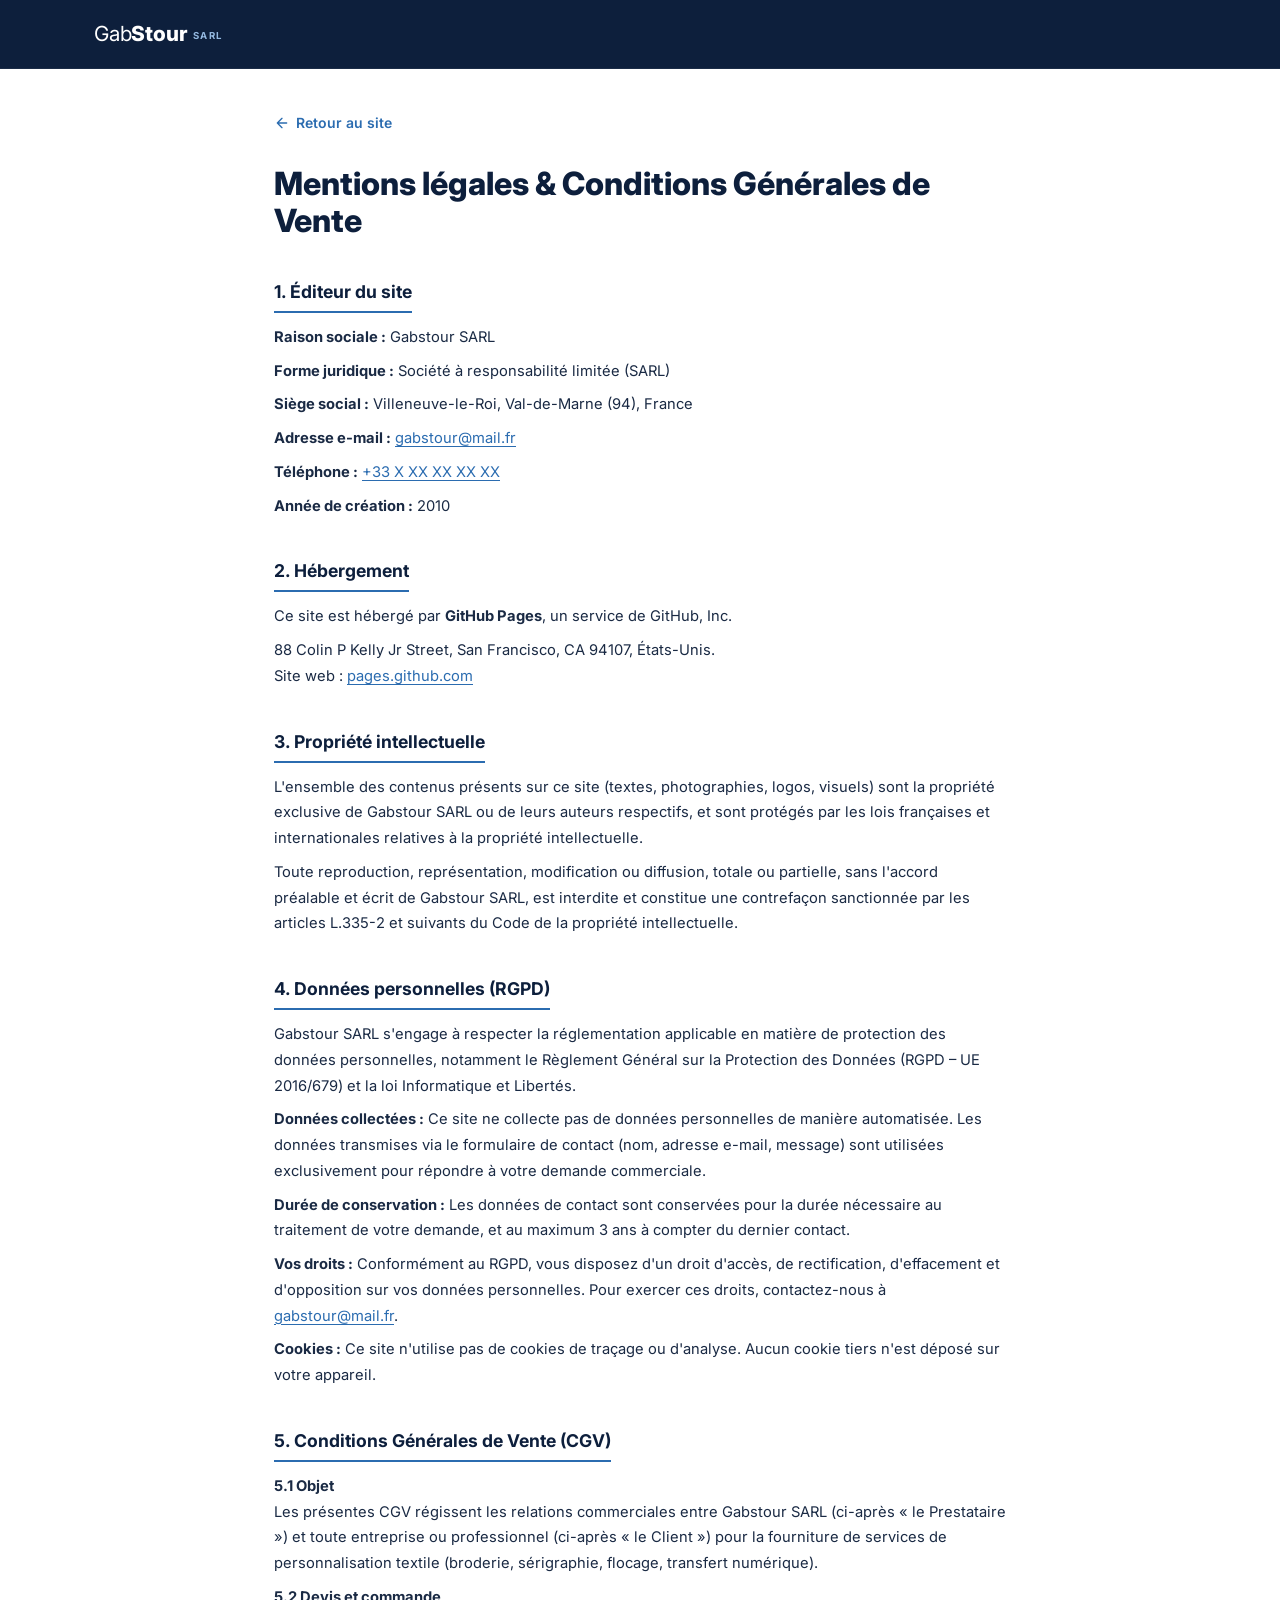
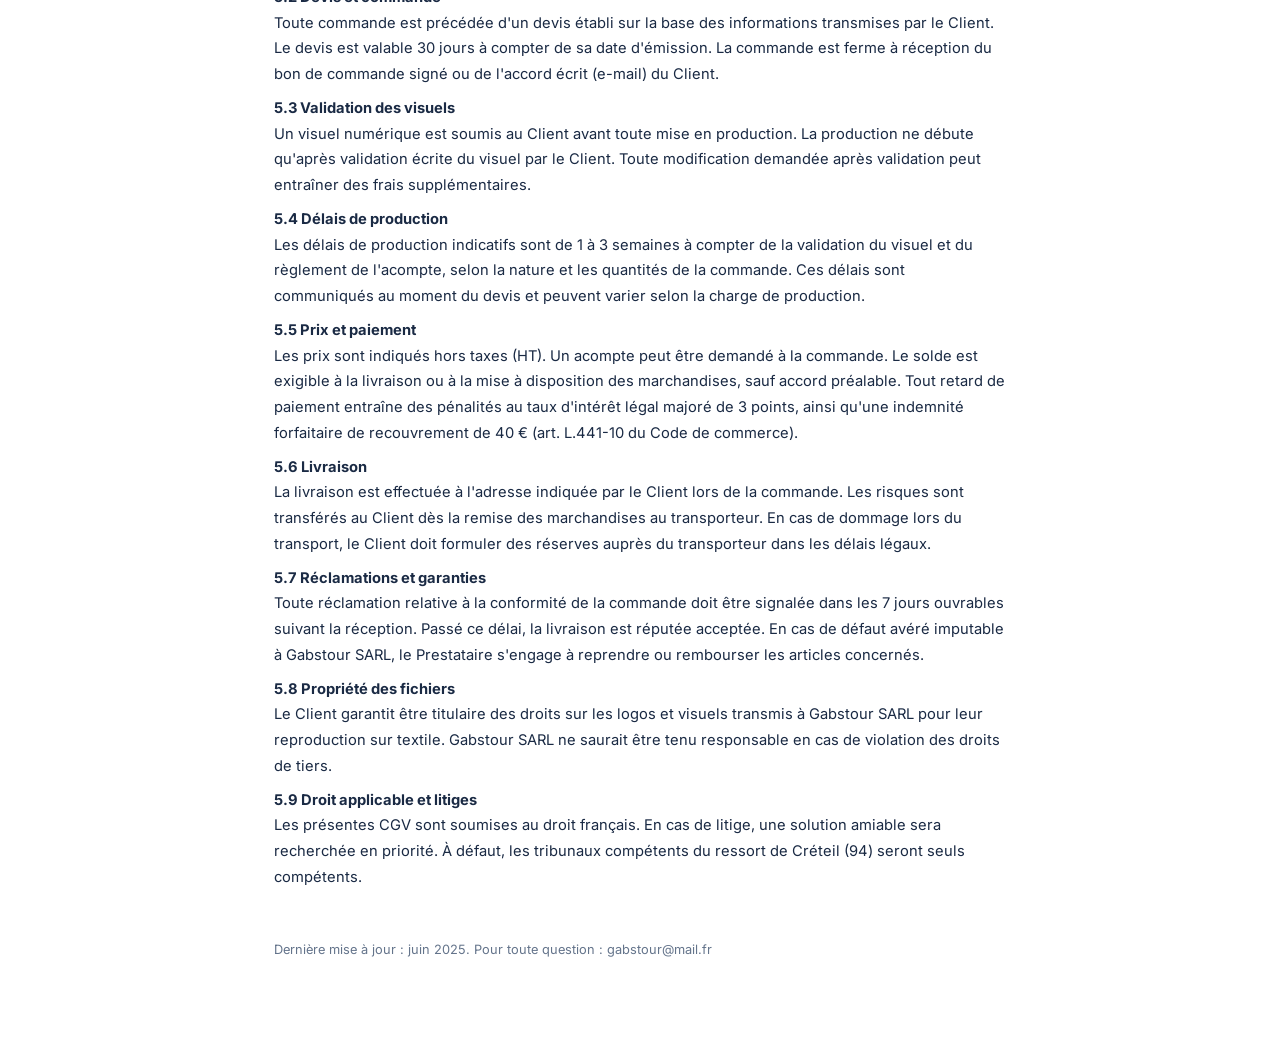
==== mentions-legales.html @ 585b38ad "Ajoute 6 nouvelles fonctionnalités : badge Google, engagements, témoignages, tél, mentions légales, " ====
<!DOCTYPE html>
<html lang="fr">
<head>
  <meta charset="UTF-8" />
  <meta name="viewport" content="width=device-width, initial-scale=1.0" />
  <meta name="robots" content="noindex" />
  <title>Mentions légales &amp; CGV – Gabstour SARL</title>
  <link rel="preconnect" href="https://fonts.googleapis.com" />
  <link rel="preconnect" href="https://fonts.gstatic.com" crossorigin />
  <link href="https://fonts.googleapis.com/css2?family=Inter:wght@300;400;500;600;700;800&display=swap" rel="stylesheet" />
  <link rel="stylesheet" href="style.css" />
  <style>
    .legal-page { max-width: 780px; margin: 0 auto; padding: 7rem 1.5rem 5rem; }
    .legal-page h1 { font-size: clamp(1.5rem, 3vw, 2rem); margin-bottom: 2.5rem; color: var(--navy); }
    .legal-section { margin-bottom: 2.5rem; }
    .legal-section h2 { font-size: 1.1rem; font-weight: 700; color: var(--navy); margin-bottom: .75rem; padding-bottom: .5rem; border-bottom: 2px solid var(--blue); display: inline-block; }
    .legal-section p, .legal-section li { font-size: .92rem; color: var(--text); line-height: 1.75; margin-bottom: .5rem; }
    .legal-section ul { padding-left: 1.25rem; }
    .legal-section a { color: var(--blue); text-decoration: underline; text-underline-offset: 3px; }
    .back-link { display: inline-flex; align-items: center; gap: .4rem; color: var(--blue); font-size: .875rem; font-weight: 600; margin-bottom: 2rem; }
    .back-link:hover { color: var(--blue-dark); }
  </style>
</head>
<body>

  <header class="navbar" id="navbar">
    <div class="container nav-inner">
      <a href="index.html" class="logo">
        <span class="logo-text">Gab<strong>Stour</strong></span><span class="logo-sarl">SARL</span>
      </a>
    </div>
  </header>

  <main class="legal-page">
    <a href="index.html" class="back-link">
      <svg viewBox="0 0 24 24" fill="none" width="16" height="16"><path d="M19 12H5M5 12l7-7M5 12l7 7" stroke="currentColor" stroke-width="2" stroke-linecap="round" stroke-linejoin="round"/></svg>
      Retour au site
    </a>

    <h1>Mentions légales &amp; Conditions Générales de Vente</h1>

    <div class="legal-section">
      <h2>1. Éditeur du site</h2>
      <p><strong>Raison sociale :</strong> Gabstour SARL</p>
      <p><strong>Forme juridique :</strong> Société à responsabilité limitée (SARL)</p>
      <p><strong>Siège social :</strong> Villeneuve-le-Roi, Val-de-Marne (94), France</p>
      <p><strong>Adresse e-mail :</strong> <a href="mailto:gabstour@mail.fr">gabstour@mail.fr</a></p>
      <p><strong>Téléphone :</strong> <a href="tel:+33XXXXXXXXX">+33 X XX XX XX XX</a></p>
      <p><strong>Année de création :</strong> 2010</p>
    </div>

    <div class="legal-section">
      <h2>2. Hébergement</h2>
      <p>Ce site est hébergé par <strong>GitHub Pages</strong>, un service de GitHub, Inc.</p>
      <p>88 Colin P Kelly Jr Street, San Francisco, CA 94107, États-Unis.<br>
      Site web : <a href="https://pages.github.com" target="_blank" rel="noopener noreferrer">pages.github.com</a></p>
    </div>

    <div class="legal-section">
      <h2>3. Propriété intellectuelle</h2>
      <p>L'ensemble des contenus présents sur ce site (textes, photographies, logos, visuels) sont la propriété exclusive de Gabstour SARL ou de leurs auteurs respectifs, et sont protégés par les lois françaises et internationales relatives à la propriété intellectuelle.</p>
      <p>Toute reproduction, représentation, modification ou diffusion, totale ou partielle, sans l'accord préalable et écrit de Gabstour SARL, est interdite et constitue une contrefaçon sanctionnée par les articles L.335-2 et suivants du Code de la propriété intellectuelle.</p>
    </div>

    <div class="legal-section">
      <h2>4. Données personnelles (RGPD)</h2>
      <p>Gabstour SARL s'engage à respecter la réglementation applicable en matière de protection des données personnelles, notamment le Règlement Général sur la Protection des Données (RGPD – UE 2016/679) et la loi Informatique et Libertés.</p>
      <p><strong>Données collectées :</strong> Ce site ne collecte pas de données personnelles de manière automatisée. Les données transmises via le formulaire de contact (nom, adresse e-mail, message) sont utilisées exclusivement pour répondre à votre demande commerciale.</p>
      <p><strong>Durée de conservation :</strong> Les données de contact sont conservées pour la durée nécessaire au traitement de votre demande, et au maximum 3 ans à compter du dernier contact.</p>
      <p><strong>Vos droits :</strong> Conformément au RGPD, vous disposez d'un droit d'accès, de rectification, d'effacement et d'opposition sur vos données personnelles. Pour exercer ces droits, contactez-nous à <a href="mailto:gabstour@mail.fr">gabstour@mail.fr</a>.</p>
      <p><strong>Cookies :</strong> Ce site n'utilise pas de cookies de traçage ou d'analyse. Aucun cookie tiers n'est déposé sur votre appareil.</p>
    </div>

    <div class="legal-section">
      <h2>5. Conditions Générales de Vente (CGV)</h2>

      <p><strong>5.1 Objet</strong><br>
      Les présentes CGV régissent les relations commerciales entre Gabstour SARL (ci-après « le Prestataire ») et toute entreprise ou professionnel (ci-après « le Client ») pour la fourniture de services de personnalisation textile (broderie, sérigraphie, flocage, transfert numérique).</p>

      <p><strong>5.2 Devis et commande</strong><br>
      Toute commande est précédée d'un devis établi sur la base des informations transmises par le Client. Le devis est valable 30 jours à compter de sa date d'émission. La commande est ferme à réception du bon de commande signé ou de l'accord écrit (e-mail) du Client.</p>

      <p><strong>5.3 Validation des visuels</strong><br>
      Un visuel numérique est soumis au Client avant toute mise en production. La production ne débute qu'après validation écrite du visuel par le Client. Toute modification demandée après validation peut entraîner des frais supplémentaires.</p>

      <p><strong>5.4 Délais de production</strong><br>
      Les délais de production indicatifs sont de 1 à 3 semaines à compter de la validation du visuel et du règlement de l'acompte, selon la nature et les quantités de la commande. Ces délais sont communiqués au moment du devis et peuvent varier selon la charge de production.</p>

      <p><strong>5.5 Prix et paiement</strong><br>
      Les prix sont indiqués hors taxes (HT). Un acompte peut être demandé à la commande. Le solde est exigible à la livraison ou à la mise à disposition des marchandises, sauf accord préalable. Tout retard de paiement entraîne des pénalités au taux d'intérêt légal majoré de 3 points, ainsi qu'une indemnité forfaitaire de recouvrement de 40 € (art. L.441-10 du Code de commerce).</p>

      <p><strong>5.6 Livraison</strong><br>
      La livraison est effectuée à l'adresse indiquée par le Client lors de la commande. Les risques sont transférés au Client dès la remise des marchandises au transporteur. En cas de dommage lors du transport, le Client doit formuler des réserves auprès du transporteur dans les délais légaux.</p>

      <p><strong>5.7 Réclamations et garanties</strong><br>
      Toute réclamation relative à la conformité de la commande doit être signalée dans les 7 jours ouvrables suivant la réception. Passé ce délai, la livraison est réputée acceptée. En cas de défaut avéré imputable à Gabstour SARL, le Prestataire s'engage à reprendre ou rembourser les articles concernés.</p>

      <p><strong>5.8 Propriété des fichiers</strong><br>
      Le Client garantit être titulaire des droits sur les logos et visuels transmis à Gabstour SARL pour leur reproduction sur textile. Gabstour SARL ne saurait être tenu responsable en cas de violation des droits de tiers.</p>

      <p><strong>5.9 Droit applicable et litiges</strong><br>
      Les présentes CGV sont soumises au droit français. En cas de litige, une solution amiable sera recherchée en priorité. À défaut, les tribunaux compétents du ressort de Créteil (94) seront seuls compétents.</p>
    </div>

    <p style="font-size:.8rem; color: var(--muted); margin-top: 3rem;">
      Dernière mise à jour : juin 2025. Pour toute question : <a href="mailto:gabstour@mail.fr">gabstour@mail.fr</a>
    </p>
  </main>

</body>
</html>
---- style.css ----
/* ============================================================
   GABSTOUR — style.css
   ============================================================ */

*, *::before, *::after { box-sizing: border-box; margin: 0; padding: 0; }

:root {
  --navy:      #0D1F3C;
  --white:     #FFFFFF;
  --blue:      #2B6CB0;
  --blue-dark: #1e4e8c;
  --alt:       #F4F6F9;
  --text:      #1a2a44;
  --muted:     #64748b;
  --border:    #e2e8f0;
  --radius:    12px;
  --shadow:    0 4px 24px rgba(13,31,60,.07);
  --shadow-lg: 0 12px 48px rgba(13,31,60,.13);
  --tr:        .22s ease;
}

html { scroll-behavior: smooth; font-size: 16px; }
body {
  font-family: 'Inter', -apple-system, BlinkMacSystemFont, 'Segoe UI', sans-serif;
  color: var(--text);
  background: var(--white);
  line-height: 1.6;
  overflow-x: hidden;
}

h1 { font-size: clamp(1.9rem, 5vw, 3.1rem); font-weight: 800; line-height: 1.15; }
h2 { font-size: clamp(1.55rem, 3.5vw, 2.15rem); font-weight: 700; line-height: 1.25; }
h3 { font-size: 1.05rem; font-weight: 600; line-height: 1.4; }
p  { line-height: 1.7; }
a  { color: inherit; text-decoration: none; }

/* ---------- Layout ---------- */
.container { max-width: 1140px; margin: 0 auto; padding: 0 1.5rem; }
.section     { padding: 5rem 0; }
.section-white { background: var(--white); }
.section-alt   { background: var(--alt); }
.section-dark  { background: var(--navy); }

.section-header { text-align: center; margin-bottom: 3.5rem; }
.section-eyebrow {
  display: inline-block;
  font-size: .75rem; font-weight: 700;
  letter-spacing: .12em; text-transform: uppercase;
  color: var(--blue); margin-bottom: .75rem;
}
.section-eyebrow.light { color: #93b8e0; }
.section-sub { color: var(--muted); max-width: 600px; margin: 1rem auto 0; font-size: .95rem; }
.light { color: var(--white); }
h2.light { color: var(--white); }
.section-sub.light { color: #a5bfd8; }

/* ---------- Buttons ---------- */
.btn {
  display: inline-flex; align-items: center; gap: .55rem;
  border-radius: 8px; font-family: inherit; font-weight: 600;
  font-size: .9rem; cursor: pointer;
  transition: background var(--tr), transform var(--tr), box-shadow var(--tr);
  border: 2px solid transparent; white-space: nowrap;
  padding: .7rem 1.4rem;
}
.btn-lg { padding: .85rem 1.75rem; font-size: 1rem; }
.btn svg { width: 18px; height: 18px; flex-shrink: 0; }

.btn-primary { background: var(--blue); color: var(--white); border-color: var(--blue); }
.btn-primary:hover { background: var(--blue-dark); border-color: var(--blue-dark); transform: translateY(-2px); box-shadow: 0 8px 24px rgba(43,108,176,.3); }

.btn-outline { background: transparent; color: var(--white); border-color: rgba(255,255,255,.45); }
.btn-outline:hover { background: rgba(255,255,255,.1); border-color: var(--white); transform: translateY(-2px); }

.btn-linkedin { background: #0077B5; color: var(--white); border-color: #0077B5; }
.btn-linkedin:hover { background: #005f94; border-color: #005f94; transform: translateY(-2px); box-shadow: 0 8px 24px rgba(0,119,181,.3); }

/* ---------- Navbar ---------- */
.navbar {
  position: fixed; top: 0; left: 0; right: 0; z-index: 1000;
  background: var(--navy);
  border-bottom: 1px solid rgba(255,255,255,.06);
  transition: box-shadow var(--tr);
}
.navbar.scrolled { box-shadow: 0 4px 24px rgba(0,0,0,.25); }
.nav-inner { display: flex; align-items: center; justify-content: space-between; height: 68px; }
.logo { display: flex; align-items: baseline; gap: .35rem; text-decoration: none; }
.logo-text { font-size: 1.3rem; font-weight: 400; color: var(--white); letter-spacing: -.01em; }
.logo-text strong { font-weight: 800; }
.logo-sarl { font-size: .6rem; font-weight: 700; color: #93b8e0; letter-spacing: .14em; text-transform: uppercase; align-self: center; margin-top: .15rem; }

.nav-links { display: flex; align-items: center; gap: 1.75rem; }
.nav-links a { color: rgba(255,255,255,.72); font-size: .875rem; font-weight: 500; transition: color var(--tr); }
.nav-links a:hover { color: var(--white); }
.nav-links .nav-cta {
  background: var(--blue); color: var(--white);
  padding: .45rem 1.1rem; border-radius: 7px; font-weight: 600;
  transition: background var(--tr), transform var(--tr);
}
.nav-links .nav-cta:hover { background: var(--blue-dark); transform: translateY(-1px); }

.burger { display: none; flex-direction: column; gap: 5px; background: none; border: none; cursor: pointer; padding: .5rem; }
.burger span { display: block; width: 24px; height: 2px; background: var(--white); border-radius: 2px; transition: transform .3s, opacity .3s; }
.burger.open span:nth-child(1) { transform: translateY(7px) rotate(45deg); }
.burger.open span:nth-child(2) { opacity: 0; }
.burger.open span:nth-child(3) { transform: translateY(-7px) rotate(-45deg); }

/* ---------- Hero ---------- */
.hero {
  position: relative; min-height: 100vh;
  display: flex; align-items: center;
  background: linear-gradient(135deg, #071325 0%, var(--navy) 55%, #132d5c 100%);
  overflow: hidden; padding-top: 68px;
}
.hero::before {
  content: ''; position: absolute; inset: 0;
  background:
    radial-gradient(ellipse 70% 60% at 70% 40%, rgba(43,108,176,.18) 0%, transparent 70%),
    radial-gradient(ellipse 40% 30% at 20% 80%, rgba(43,108,176,.1) 0%, transparent 60%);
}
.hero-overlay {
  position: absolute; inset: 0;
  background: url("data:image/svg+xml,%3Csvg width='60' height='60' viewBox='0 0 60 60' xmlns='http://www.w3.org/2000/svg'%3E%3Cg fill='%23ffffff' fill-opacity='0.014'%3E%3Cpath d='M36 34v-4h-2v4h-4v2h4v4h2v-4h4v-2h-4zm0-30V0h-2v4h-4v2h4v4h2V6h4V4h-4zM6 34v-4H4v4H0v2h4v4h2v-4h4v-2H6zM6 4V0H4v4H0v2h4v4h2V6h4V4H6z'/%3E%3C/g%3E%3C/svg%3E");
}
@keyframes logo-float {
  0%, 100% { transform: translateY(0px) rotate(-2deg) scale(1); }
  50%       { transform: translateY(-18px) rotate(2deg) scale(1.03); }
}

.hero-logo-bg {
  position: absolute;
  top: 60px;
  left: -20px;
  width: 200px;
  height: 200px;
  border-radius: 28px;
  object-fit: cover;
  opacity: 0.09;
  z-index: 0;
  pointer-events: none;
  animation: logo-float 9s ease-in-out infinite;
  filter: blur(0.5px);
}

.hero-content { position: relative; z-index: 1; max-width: 780px; padding: 4rem 1.5rem; }
.hero-eyebrow { font-size: .75rem; font-weight: 600; letter-spacing: .12em; text-transform: uppercase; color: #93b8e0; margin-bottom: 1.25rem; }
.hero-title { color: var(--white); margin-bottom: 1.5rem; }
.hero-sub { color: rgba(255,255,255,.72); font-size: 1.1rem; max-width: 590px; margin-bottom: 2.5rem; line-height: 1.75; }
.hero-actions { display: flex; gap: 1rem; flex-wrap: wrap; }

.hero-scroll-hint { position: absolute; bottom: 2rem; left: 50%; transform: translateX(-50%); }
.hero-scroll-hint span { display: block; width: 24px; height: 40px; border: 2px solid rgba(255,255,255,.3); border-radius: 12px; position: relative; }
.hero-scroll-hint span::before {
  content: ''; position: absolute; top: 6px; left: 50%; transform: translateX(-50%);
  width: 4px; height: 8px; background: rgba(255,255,255,.5); border-radius: 2px;
  animation: scroll-dot 1.8s ease-in-out infinite;
}
@keyframes scroll-dot { 0% { opacity: 1; top: 6px; } 100% { opacity: 0; top: 22px; } }

/* ---------- Stats ---------- */
.stats { padding: 4rem 0; }
.stats-grid {
  display: grid; grid-template-columns: repeat(4, 1fr);
  gap: 2px; background: var(--border); border-radius: var(--radius);
  overflow: hidden; box-shadow: var(--shadow);
}
.stat-card { background: var(--white); padding: 2.5rem 2rem; text-align: center; display: flex; flex-direction: column; align-items: center; gap: .6rem; }
.stat-number { font-size: clamp(2rem, 4vw, 2.8rem); font-weight: 800; color: var(--navy); line-height: 1; display: block; }
.stat-label  { font-size: .8rem; color: var(--muted); font-weight: 500; }

/* ---------- Guarantees strip ---------- */
.guarantees {
  background: var(--navy);
  border-top: 1px solid rgba(255,255,255,.06);
  border-bottom: 1px solid rgba(255,255,255,.06);
  padding: 1.1rem 0;
}
.guarantees-inner {
  display: flex; align-items: center; justify-content: center;
  flex-wrap: wrap; gap: .5rem;
}
.guarantee-item {
  display: flex; align-items: center; gap: .5rem;
  color: rgba(255,255,255,.8); font-size: .82rem; font-weight: 500;
  padding: .4rem .75rem;
}
.guarantee-item svg { width: 16px; height: 16px; flex-shrink: 0; color: #93b8e0; }
.g-sep { width: 1px; height: 24px; background: rgba(255,255,255,.12); }

/* ---------- Products ---------- */
.products-grid { display: grid; grid-template-columns: repeat(4, 1fr); gap: 1.1rem; }
.product-card {
  background: var(--white); border-radius: var(--radius);
  padding: 1.6rem 1.4rem; border: 1px solid var(--border); box-shadow: var(--shadow);
  transition: transform var(--tr), box-shadow var(--tr);
}
.product-card:hover { transform: translateY(-4px); box-shadow: var(--shadow-lg); }
.product-icon { width: 48px; height: 48px; background: #eff6ff; border-radius: 10px; display: flex; align-items: center; justify-content: center; margin-bottom: .9rem; }
.product-icon svg { width: 26px; height: 26px; }
.product-card h3 { margin-bottom: .4rem; font-size: .95rem; }
.product-card p  { font-size: .85rem; color: var(--muted); line-height: 1.6; }

/* ---------- Techniques ---------- */
.techniques-grid { display: grid; grid-template-columns: repeat(4, 1fr); gap: 1.1rem; margin-bottom: 2.25rem; }
.technique-card {
  background: rgba(255,255,255,.05); border: 1px solid rgba(255,255,255,.1);
  border-radius: var(--radius); padding: 1.75rem 1.4rem;
  transition: background var(--tr), border-color var(--tr);
}
.technique-card:hover { background: rgba(255,255,255,.08); border-color: rgba(43,108,176,.5); }
.technique-icon { width: 60px; height: 60px; margin-bottom: 1.1rem; }
.technique-icon svg { width: 60px; height: 60px; }
.technique-card h3 { color: var(--white); margin-bottom: .65rem; }
.technique-card p  { color: rgba(255,255,255,.62); font-size: .875rem; line-height: 1.65; margin-bottom: .9rem; }
.technique-tag { display: inline-block; padding: .22rem .7rem; background: rgba(43,108,176,.25); color: #93b8e0; border-radius: 100px; font-size: .72rem; font-weight: 600; letter-spacing: .05em; text-transform: uppercase; }

.logo-service {
  background: rgba(43,108,176,.14); border: 1px solid rgba(43,108,176,.28);
  border-radius: var(--radius); padding: 1.6rem 1.75rem;
  display: flex; align-items: flex-start; gap: 1.25rem;
}
.logo-service-icon { flex-shrink: 0; width: 44px; height: 44px; background: rgba(43,108,176,.25); border-radius: 10px; display: flex; align-items: center; justify-content: center; }
.logo-service-icon svg { width: 26px; height: 26px; }
.logo-service strong { display: block; color: var(--white); font-size: 1rem; margin-bottom: .35rem; }
.logo-service p { color: rgba(255,255,255,.62); font-size: .875rem; line-height: 1.6; }

/* ---------- Comparison table ---------- */
.comp-wrapper { overflow-x: auto; margin-bottom: 1.75rem; border-radius: var(--radius); box-shadow: var(--shadow); border: 1px solid var(--border); }
.comp-table { display: table; width: 100%; min-width: 640px; border-collapse: collapse; }

.comp-row { display: table-row; }
.comp-row:not(.comp-header):nth-child(odd) > div { background: #fafbfd; }
.comp-row:not(.comp-header):hover > div { background: #eff6ff; }
.comp-row.comp-last > div { border-bottom: none; }

.comp-header { background: var(--navy); }
.comp-header .comp-label-cell,
.comp-header .comp-head-cell { border-bottom: none; }

.comp-label-cell,
.comp-head-cell,
.comp-cell { display: table-cell; padding: .9rem 1rem; vertical-align: middle; border-bottom: 1px solid var(--border); }

.comp-label-cell { width: 150px; font-size: .8rem; font-weight: 700; color: var(--muted); text-transform: uppercase; letter-spacing: .06em; background: var(--white) !important; border-right: 1px solid var(--border); }
.comp-row:not(.comp-header):nth-child(odd) .comp-label-cell { background: #fafbfd !important; }

.comp-head-cell {
  font-size: .9rem; font-weight: 700; color: var(--white);
  text-align: center; border-right: 1px solid rgba(255,255,255,.08);
  position: relative;
}
.comp-head-cell:last-child { border-right: none; }
.comp-head-cell.comp-featured { background: rgba(43,108,176,.35); }
.comp-tech-icon { width: 32px; height: 32px; margin: 0 auto .4rem; }
.comp-tech-icon svg { width: 32px; height: 32px; }
.comp-badge {
  display: inline-block; margin-top: .35rem;
  padding: .15rem .55rem;
  background: var(--blue); color: var(--white);
  border-radius: 100px; font-size: .65rem; font-weight: 700;
  letter-spacing: .06em; text-transform: uppercase;
}

.comp-cell { text-align: center; font-size: .875rem; color: var(--text); border-right: 1px solid var(--border); }
.comp-cell:last-child { border-right: none; }

.stars { font-size: .9rem; letter-spacing: .05em; }
.s-full { color: #f59e0b; }
.s-empty { color: #cbd5e1; }

.tag-green { display: inline-block; padding: .2rem .6rem; background: #dcfce7; color: #166534; border-radius: 100px; font-size: .75rem; font-weight: 600; }
.tag-blue  { display: inline-block; padding: .2rem .6rem; background: #dbeafe; color: #1e40af; border-radius: 100px; font-size: .75rem; font-weight: 600; }
.price-badge { font-weight: 700; color: var(--navy); font-size: .9rem; }

.comp-tags-cell span {
  display: inline-block; margin: .2rem .15rem;
  padding: .18rem .55rem; background: var(--alt);
  border-radius: 100px; font-size: .72rem; color: var(--muted); font-weight: 500;
}

.comp-note {
  display: flex; align-items: flex-start; gap: .75rem;
  background: #eff6ff; border: 1px solid #bfdbfe;
  border-radius: var(--radius); padding: 1rem 1.25rem;
}
.comp-note svg { width: 18px; height: 18px; flex-shrink: 0; margin-top: .1rem; }
.comp-note p { font-size: .875rem; color: #1e40af; line-height: 1.6; }

/* ---------- Why Us ---------- */
.why-grid { display: grid; grid-template-columns: repeat(2, 1fr); gap: 1.25rem; }
.why-card {
  background: var(--white); border-radius: var(--radius); padding: 1.75rem;
  display: flex; gap: 1.25rem; align-items: flex-start;
  border: 1px solid var(--border); transition: box-shadow var(--tr), transform var(--tr);
}
.why-card:hover { box-shadow: var(--shadow-lg); transform: translateY(-3px); }
.why-number { font-size: 1.6rem; font-weight: 800; color: var(--blue); opacity: .3; line-height: 1; flex-shrink: 0; min-width: 2rem; }
.why-card h3 { margin-bottom: .45rem; color: var(--navy); }
.why-card p  { color: var(--muted); font-size: .875rem; line-height: 1.65; }

/* ---------- Sectors ---------- */
.sectors-grid { display: grid; grid-template-columns: repeat(4, 1fr); gap: 1rem; }
.sector-item {
  display: flex; flex-direction: column; align-items: center; gap: .75rem;
  background: var(--white); border-radius: var(--radius);
  padding: 1.6rem 1rem; border: 1px solid var(--border); text-align: center;
  transition: box-shadow var(--tr), transform var(--tr), border-color var(--tr);
}
.sector-item:hover { transform: translateY(-3px); box-shadow: var(--shadow); border-color: var(--blue); }
.sector-icon { width: 52px; height: 52px; background: #eff6ff; border-radius: 12px; display: flex; align-items: center; justify-content: center; }
.sector-icon svg { width: 30px; height: 30px; }
.sector-item span { font-size: .82rem; font-weight: 600; color: var(--navy); line-height: 1.35; }

/* ---------- Process ---------- */
.process-steps { display: grid; grid-template-columns: 1fr auto 1fr auto 1fr auto 1fr; align-items: start; }
.process-connector { display: flex; align-items: flex-start; padding-top: 2.25rem; }
.process-connector::before { content: ''; display: block; width: 40px; height: 2px; background: var(--border); margin: 0 .5rem; }
.process-step { text-align: center; }
.step-number { display: inline-flex; align-items: center; justify-content: center; width: 36px; height: 36px; background: var(--blue); color: var(--white); border-radius: 50%; font-weight: 700; font-size: .85rem; margin: 0 auto 1rem; }
.step-icon { width: 58px; height: 58px; background: #eff6ff; border-radius: 14px; display: flex; align-items: center; justify-content: center; margin: 0 auto 1rem; }
.step-icon svg { width: 32px; height: 32px; }
.step-content h3 { margin-bottom: .4rem; font-size: .95rem; color: var(--navy); }
.step-content p  { font-size: .82rem; color: var(--muted); line-height: 1.6; max-width: 180px; margin: 0 auto; }

/* ---------- Checklist + Specs (hidden) ---------- */
.checklist-layout {
  display: grid; grid-template-columns: 1fr 1fr;
  gap: 3.5rem; align-items: start;
}
.checklist-col h2 { margin-bottom: .75rem; }
.checklist-intro { color: var(--muted); font-size: .9rem; margin-bottom: 1.75rem; line-height: 1.65; }

.checklist-items { display: flex; flex-direction: column; gap: .6rem; margin-bottom: 1.75rem; }
.check-item {
  display: flex; align-items: flex-start; gap: .9rem;
  cursor: pointer; padding: .85rem 1rem;
  border: 1px solid var(--border); border-radius: 10px;
  background: var(--white); transition: border-color var(--tr), background var(--tr);
}
.check-item:hover { border-color: var(--blue); background: #f8fbff; }
.check-item input[type="checkbox"] { position: absolute; opacity: 0; pointer-events: none; }
.check-box {
  flex-shrink: 0; width: 22px; height: 22px; border: 2px solid var(--border);
  border-radius: 6px; background: var(--white); margin-top: .1rem;
  display: flex; align-items: center; justify-content: center;
  transition: background var(--tr), border-color var(--tr);
}
.check-box::after { content: ''; width: 11px; height: 7px; border-left: 2px solid var(--white); border-bottom: 2px solid var(--white); transform: rotate(-45deg) translate(1px, -1px); opacity: 0; transition: opacity .15s; }
.check-item input:checked ~ .check-box { background: var(--blue); border-color: var(--blue); }
.check-item input:checked ~ .check-box::after { opacity: 1; }
.check-item input:checked ~ .check-text { opacity: .7; }
.check-text strong { display: block; font-size: .9rem; color: var(--navy); margin-bottom: .2rem; }
.check-text span { font-size: .8rem; color: var(--muted); line-height: 1.5; }

.checklist-footer { display: flex; flex-direction: column; gap: .9rem; }
.check-progress { display: flex; align-items: center; gap: .75rem; }
.check-bar { flex: 1; height: 6px; background: var(--border); border-radius: 3px; overflow: hidden; }
.check-fill { height: 100%; background: var(--blue); border-radius: 3px; width: 0%; transition: width .4s ease; }
.check-status { font-size: .8rem; color: var(--muted); white-space: nowrap; }

/* Specs col */
.specs-col { display: flex; flex-direction: column; gap: 1rem; }
.specs-card {
  background: var(--alt); border-radius: var(--radius);
  padding: 1.4rem 1.5rem; border: 1px solid var(--border);
}
.specs-card h3 {
  font-size: .95rem; color: var(--navy); margin-bottom: 1rem;
  display: flex; align-items: center; gap: .5rem;
}
.specs-card h3 svg { width: 18px; height: 18px; flex-shrink: 0; }

.format-group { display: flex; flex-direction: column; gap: .75rem; margin-bottom: .9rem; }
.format-row { display: flex; flex-direction: column; gap: .35rem; padding: .7rem .9rem; border-radius: 8px; border: 1px solid var(--border); background: var(--white); }
.format-row.best { border-color: #bfdbfe; background: #eff6ff; }
.format-badge { font-size: .65rem; font-weight: 700; letter-spacing: .08em; text-transform: uppercase; color: var(--muted); margin-bottom: .1rem; }
.format-row.best .format-badge { color: var(--blue); }
.format-exts { display: flex; gap: .4rem; flex-wrap: wrap; }
.format-exts span { padding: .18rem .55rem; background: var(--navy); color: var(--white); border-radius: 5px; font-size: .72rem; font-weight: 700; letter-spacing: .04em; }
.format-row.best .format-exts span { background: var(--blue); }
.format-row p { font-size: .78rem; color: var(--muted); line-height: 1.5; }

.specs-tip {
  display: flex; align-items: flex-start; gap: .5rem;
  background: rgba(43,108,176,.06); border-radius: 7px;
  padding: .65rem .85rem;
}
.specs-tip svg { width: 14px; height: 14px; flex-shrink: 0; margin-top: .2rem; }
.specs-tip { font-size: .78rem; color: #1e40af; line-height: 1.55; }

.delay-list { display: flex; flex-direction: column; gap: .4rem; margin-bottom: .9rem; }
.delay-row { display: flex; justify-content: space-between; align-items: center; padding: .5rem .75rem; background: var(--white); border-radius: 7px; border: 1px solid var(--border); }
.delay-tech { font-size: .82rem; font-weight: 600; color: var(--navy); }
.delay-time { font-size: .8rem; color: var(--muted); }

.color-spec-list { display: flex; flex-direction: column; gap: .6rem; }
.color-spec-row { display: flex; align-items: flex-start; gap: .75rem; padding: .6rem .75rem; background: var(--white); border-radius: 7px; border: 1px solid var(--border); }
.color-dot { width: 28px; height: 28px; border-radius: 50%; flex-shrink: 0; margin-top: .1rem; }
.pantone-dot { background: linear-gradient(135deg, #ff6b6b 0%, #ffd93d 33%, #6bcb77 66%, #4d96ff 100%); }
.cmjn-dot   { background: conic-gradient(#00b4d8, #0077b6, #c8b6ff, #f72585, #00b4d8); }
.hex-dot    { background: linear-gradient(135deg, #667eea 0%, #764ba2 100%); }
.color-spec-row strong { display: block; font-size: .85rem; color: var(--navy); margin-bottom: .15rem; }
.color-spec-row span   { font-size: .78rem; color: var(--muted); line-height: 1.5; }

/* ---------- FAQ ---------- */
.faq-container { max-width: 760px; }
.faq-list { display: flex; flex-direction: column; gap: .6rem; }
.faq-item { border: 1px solid var(--border); border-radius: var(--radius); overflow: hidden; background: var(--white); }
.faq-question {
  width: 100%; display: flex; align-items: center; justify-content: space-between; gap: 1rem;
  padding: 1.15rem 1.4rem; background: none; border: none; cursor: pointer;
  font-family: inherit; font-size: .95rem; font-weight: 600; color: var(--navy); text-align: left;
  transition: background var(--tr);
}
.faq-question:hover,
.faq-question[aria-expanded="true"] { background: var(--alt); }
.faq-arrow { flex-shrink: 0; width: 18px; height: 18px; border-right: 2px solid var(--blue); border-bottom: 2px solid var(--blue); transform: rotate(45deg); transition: transform var(--tr); margin-top: -3px; }
.faq-question[aria-expanded="true"] .faq-arrow { transform: rotate(-135deg); margin-top: 3px; }
.faq-answer { max-height: 0; overflow: hidden; transition: max-height .35s ease; }
.faq-answer.open { max-height: 280px; }
.faq-answer p { padding: 0 1.4rem 1.35rem; color: var(--muted); font-size: .9rem; line-height: 1.7; }

/* ---------- Contact ---------- */
.contact-inner { text-align: center; max-width: 680px; }
.contact-actions { display: flex; gap: 1rem; flex-wrap: wrap; justify-content: center; margin-bottom: 1.35rem; }
.contact-email-display a { color: #93b8e0; font-size: .9rem; text-decoration: underline; text-underline-offset: 3px; }
.contact-email-display a:hover { color: var(--white); }

/* ---------- Footer ---------- */
.footer { background: #071325; border-top: 1px solid rgba(255,255,255,.06); padding: 2.75rem 0 2rem; }
.footer-inner { display: grid; grid-template-columns: 2fr 1fr 1fr; gap: 2rem; align-items: start; }
.footer-brand .logo-text { font-size: 1.2rem; }
.footer-logo-sarl { font-size: .58rem; }
.footer-brand p { color: rgba(255,255,255,.4); font-size: .82rem; margin-top: .55rem; }
.footer-info p  { color: rgba(255,255,255,.5); font-size: .82rem; margin-bottom: .3rem; }
.footer-info a  { color: #93b8e0; transition: color var(--tr); }
.footer-info a:hover { color: var(--white); }
.footer-linkedin { display: inline-flex; align-items: center; gap: .4rem; color: #93b8e0 !important; font-size: .82rem; font-weight: 500; margin-top: .3rem; transition: color var(--tr) !important; }
.footer-linkedin:hover { color: var(--white) !important; }
.footer-copy { display: flex; flex-direction: column; align-items: flex-end; gap: .3rem; }
.footer-copy p { color: rgba(255,255,255,.28); font-size: .78rem; }
.footer-legal-link { color: rgba(255,255,255,.35) !important; font-size: .75rem; text-decoration: underline; text-underline-offset: 3px; transition: color var(--tr); }
.footer-legal-link:hover { color: rgba(255,255,255,.7) !important; }

/* ---------- Google Badge ---------- */
.google-badge {
  display: inline-flex; align-items: center; gap: .45rem;
  margin-top: 1.75rem;
  background: rgba(255,255,255,.08);
  border: 1px solid rgba(255,255,255,.14);
  border-radius: 100px;
  padding: .45rem 1rem;
  color: var(--white);
  font-size: .82rem; font-weight: 500;
  transition: background var(--tr);
  text-decoration: none;
  width: fit-content;
}
.google-badge:hover { background: rgba(255,255,255,.14); }
.google-badge-stars { color: #FBBC05; letter-spacing: .05em; font-size: .85rem; }
.google-badge-score { font-weight: 700; }
.google-badge-sep   { opacity: .5; }
.google-badge-label { opacity: .75; }

/* ---------- Contact phone button ---------- */
.btn-outline-light {
  background: transparent;
  border: 2px solid rgba(255,255,255,.3);
  color: var(--white);
  transition: border-color var(--tr), background var(--tr);
}
.btn-outline-light:hover { border-color: rgba(255,255,255,.7); background: rgba(255,255,255,.08); }

/* ---------- Engagements ---------- */
.engagements-grid {
  display: grid;
  grid-template-columns: 1fr 1fr;
  gap: 1.5rem 3rem;
}
.engagement-item {
  display: flex; gap: 1.1rem; align-items: flex-start;
}
.engagement-icon {
  flex-shrink: 0; width: 44px; height: 44px;
  background: rgba(43,108,176,.12);
  border: 1px solid rgba(43,108,176,.2);
  border-radius: 12px;
  display: flex; align-items: center; justify-content: center;
  color: var(--blue);
}
.engagement-icon svg { width: 22px; height: 22px; }
.engagement-item strong { display: block; font-size: .97rem; font-weight: 700; color: var(--navy); margin-bottom: .3rem; }
.engagement-item p { font-size: .875rem; color: var(--muted); margin: 0; line-height: 1.6; }

/* ---------- Testimonials ---------- */
.testimonials-grid {
  display: grid;
  grid-template-columns: repeat(2, 1fr);
  gap: 1.25rem;
}
.testimonial-card {
  background: var(--white);
  border: 1px solid var(--border);
  border-radius: var(--radius);
  padding: 1.75rem;
  box-shadow: var(--shadow);
  display: flex; flex-direction: column; justify-content: space-between; gap: 1.25rem;
}
.testimonial-quote {
  font-size: .92rem; color: var(--text); line-height: 1.75;
  font-style: italic; margin: 0;
}
.testimonial-author { display: flex; align-items: center; gap: .85rem; }
.testimonial-avatar {
  width: 38px; height: 38px; border-radius: 50%;
  background: var(--navy); color: var(--white);
  font-size: .9rem; font-weight: 700;
  display: flex; align-items: center; justify-content: center;
  flex-shrink: 0;
}
.testimonial-author strong { display: block; font-size: .88rem; font-weight: 700; color: var(--navy); }
.testimonial-author span  { font-size: .78rem; color: var(--muted); }

/* ---------- Mobile sticky banner ---------- */
.mobile-sticky-banner { display: none; }

/* ---------- Floating CTA ---------- */
.float-cta {
  position: fixed; bottom: 1.75rem; right: 1.75rem; z-index: 900;
  background: var(--blue); color: var(--white); border-radius: 100px;
  display: flex; align-items: center; gap: .55rem;
  padding: .8rem 1.35rem;
  box-shadow: 0 8px 32px rgba(43,108,176,.45);
  font-weight: 600; font-size: .875rem;
  transition: background var(--tr), transform var(--tr), box-shadow var(--tr);
}
.float-cta:hover { background: var(--blue-dark); transform: translateY(-3px); box-shadow: 0 12px 40px rgba(43,108,176,.55); }
.float-cta svg { width: 18px; height: 18px; flex-shrink: 0; }

/* ---------- Animations ---------- */
.reveal { opacity: 0; transform: translateY(22px); transition: opacity .6s ease, transform .6s ease; }
.reveal.visible { opacity: 1; transform: translateY(0); }

.fade-in { opacity: 0; transform: translateY(14px); animation: fadeUp .75s ease forwards; }
.fade-in:nth-child(1) { animation-delay: .1s; }
.fade-in:nth-child(2) { animation-delay: .25s; }
.fade-in:nth-child(3) { animation-delay: .4s; }
.fade-in:nth-child(4) { animation-delay: .55s; }
@keyframes fadeUp { to { opacity: 1; transform: translateY(0); } }

/* ---------- Responsive ---------- */
@media (max-width: 1024px) {
  .products-grid   { grid-template-columns: repeat(2, 1fr); }
  .techniques-grid { grid-template-columns: repeat(2, 1fr); }
  .sectors-grid    { grid-template-columns: repeat(3, 1fr); }
  .stats-grid      { grid-template-columns: repeat(2, 1fr); }
  .process-steps   { grid-template-columns: 1fr 1fr; gap: 1.5rem; }
  .process-connector { display: none; }
  .checklist-layout { grid-template-columns: 1fr; gap: 2.5rem; }
}

@media (max-width: 768px) {
  .nav-links {
    display: none; position: fixed; top: 68px; left: 0; right: 0;
    background: var(--navy); flex-direction: column; align-items: flex-start;
    padding: 1.5rem; gap: 1.1rem; border-top: 1px solid rgba(255,255,255,.06);
    box-shadow: 0 20px 40px rgba(0,0,0,.4);
  }
  .nav-links.open { display: flex; }
  .nav-links a { font-size: 1rem; }
  .nav-links .nav-cta { width: 100%; text-align: center; justify-content: center; }
  .burger { display: flex; }

  .hero-actions { flex-direction: column; }
  .hero-actions .btn { justify-content: center; }

  .stats-grid      { grid-template-columns: repeat(2, 1fr); }
  .products-grid   { grid-template-columns: 1fr; }
  .techniques-grid { grid-template-columns: 1fr; }
  .why-grid        { grid-template-columns: 1fr; }
  .sectors-grid    { grid-template-columns: repeat(2, 1fr); }
  .process-steps   { grid-template-columns: 1fr; }
  .footer-inner    { grid-template-columns: 1fr; }
  .footer-copy     { align-items: flex-start; }
  .guarantees-inner { gap: .2rem; }
  .g-sep { display: none; }

  .float-cta span { display: none; }
  .float-cta { padding: .9rem; border-radius: 50%; }

  .contact-actions { flex-direction: column; align-items: center; }
  .contact-actions .btn { width: 100%; max-width: 360px; justify-content: center; }
}

@media (max-width: 480px) {
  .stats-grid   { grid-template-columns: 1fr; }
  .sectors-grid { grid-template-columns: 1fr 1fr; }
  .why-card     { flex-direction: column; gap: .6rem; }
  .logo-service { flex-direction: column; }
  .engagements-grid    { grid-template-columns: 1fr; }
  .testimonials-grid   { grid-template-columns: 1fr; }
}

@media (max-width: 768px) {
  .engagements-grid  { grid-template-columns: 1fr; gap: 1.1rem; }
  .testimonials-grid { grid-template-columns: 1fr; }

  .mobile-sticky-banner {
    display: flex;
    position: fixed;
    bottom: 0; left: 0; right: 0;
    z-index: 980;
    background: var(--navy);
    border-top: 1px solid rgba(255,255,255,.12);
    padding: .75rem 1.25rem;
    align-items: center;
    justify-content: space-between;
    gap: .75rem;
    box-shadow: 0 -4px 24px rgba(0,0,0,.3);
  }
  .mobile-sticky-text {
    font-size: .82rem; font-weight: 600; color: rgba(255,255,255,.85);
  }
  .mobile-sticky-btn {
    background: var(--blue); color: var(--white);
    border-radius: 8px; padding: .55rem 1.1rem;
    font-size: .82rem; font-weight: 700;
    white-space: nowrap; flex-shrink: 0;
    transition: background var(--tr);
  }
  .mobile-sticky-btn:hover { background: var(--blue-dark); }

  .float-cta { display: none; }
}

/* ---------- Example / How it works ---------- */
.exemple-steps {
  display: grid;
  grid-template-columns: 1fr 1fr;
  gap: 1.25rem 2.5rem;
  margin-bottom: 3rem;
}

.exemple-step {
  display: flex;
  gap: 1rem;
  align-items: flex-start;
}

.exemple-num {
  flex-shrink: 0;
  width: 2rem;
  height: 2rem;
  border-radius: 50%;
  background: var(--blue);
  color: #fff;
  font-size: .8rem;
  font-weight: 700;
  display: flex;
  align-items: center;
  justify-content: center;
  margin-top: .1rem;
}

.exemple-step strong {
  display: block;
  font-size: .95rem;
  font-weight: 700;
  color: var(--navy);
  margin-bottom: .25rem;
}

.exemple-step p {
  font-size: .875rem;
  color: var(--muted);
  margin: 0;
  line-height: 1.55;
}

.exemple-case {
  background: var(--white);
  border: 1px solid var(--border);
  border-radius: var(--radius);
  padding: 2rem;
  box-shadow: var(--shadow);
}

.exemple-case-label {
  font-size: .75rem;
  font-weight: 700;
  letter-spacing: .1em;
  text-transform: uppercase;
  color: var(--blue);
  margin-bottom: 1.25rem;
}

.exemple-cols {
  display: grid;
  grid-template-columns: 1fr auto 1fr;
  gap: 1.5rem;
  align-items: center;
}

.exemple-arrow {
  font-size: 2rem;
  color: var(--blue);
  font-weight: 300;
  padding: 0 .5rem;
}

.exemple-col-title {
  font-size: .82rem;
  font-weight: 600;
  color: var(--text);
  margin-bottom: .75rem;
  display: flex;
  align-items: center;
  gap: .5rem;
}

.exemple-badge {
  font-size: .65rem;
  font-weight: 700;
  letter-spacing: .06em;
  text-transform: uppercase;
  border-radius: 100px;
  padding: .2em .6em;
}

.exemple-badge--before { background: #e8f0fc; color: var(--blue); }
.exemple-badge--after  { background: #d1fae5; color: #065f46; }

.exemple-photos {
  border-radius: calc(var(--radius) - 2px);
  overflow: hidden;
  line-height: 0;
}

.exemple-photos img {
  width: 100%;
  height: auto;
  object-fit: cover;
  display: block;
  border-radius: calc(var(--radius) - 2px);
}

.exemple-photos--two {
  display: grid;
  grid-template-columns: 1fr 1fr;
  gap: .5rem;
}

@media (max-width: 768px) {
  .exemple-steps { grid-template-columns: 1fr; gap: 1rem; }
  .exemple-cols  { grid-template-columns: 1fr; }
  .exemple-arrow { display: none; }
}

/* ---------- Gallery ---------- */
.gallery-grid {
  display: grid;
  grid-template-columns: repeat(4, 1fr);
  gap: 1rem;
}

.gallery-card {
  position: relative;
  border-radius: var(--radius);
  overflow: hidden;
  aspect-ratio: 1 / 1;
  background: var(--navy);
  box-shadow: var(--shadow);
  cursor: default;
}

.gallery-card img {
  width: 100%;
  height: 100%;
  object-fit: cover;
  object-position: center;
  display: block;
  transition: transform .4s ease, filter .4s ease;
}

.gallery-card:hover img {
  transform: scale(1.06);
  filter: brightness(.55);
}

.gallery-overlay {
  position: absolute;
  bottom: 0;
  left: 0;
  right: 0;
  padding: .75rem 1rem;
  background: linear-gradient(to top, rgba(13,31,60,.88) 0%, transparent 100%);
  display: flex;
  flex-direction: column;
  gap: .2rem;
  transform: translateY(0);
  transition: transform .3s ease;
}

.gallery-client {
  font-size: .8rem;
  font-weight: 700;
  color: #fff;
  line-height: 1.2;
}

.gallery-sector {
  font-size: .68rem;
  font-weight: 500;
  color: rgba(255,255,255,.72);
  letter-spacing: .04em;
}

@media (max-width: 1024px) {
  .gallery-grid { grid-template-columns: repeat(3, 1fr); }
}

@media (max-width: 640px) {
  .gallery-grid { grid-template-columns: repeat(2, 1fr); gap: .6rem; }
}

@media (max-width: 400px) {
  .gallery-grid { grid-template-columns: 1fr 1fr; gap: .5rem; }
  .gallery-client { font-size: .72rem; }
}
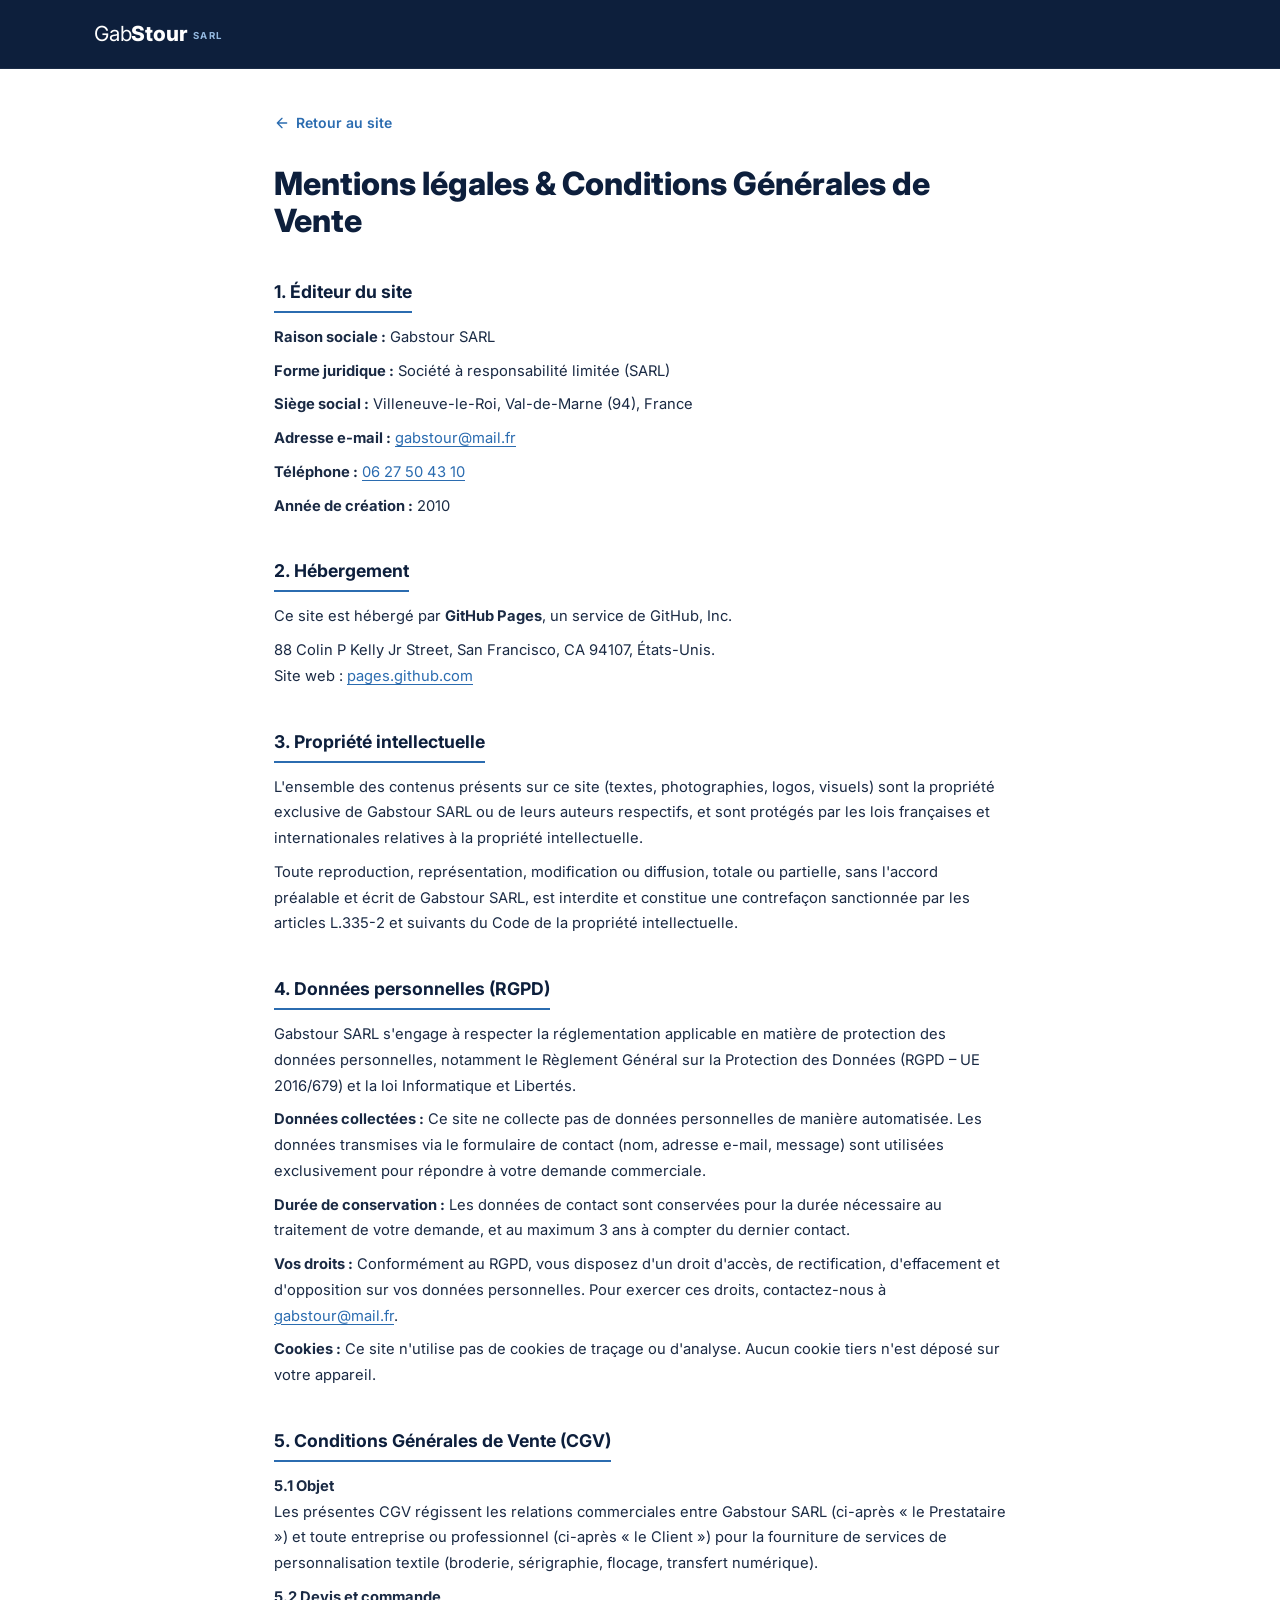
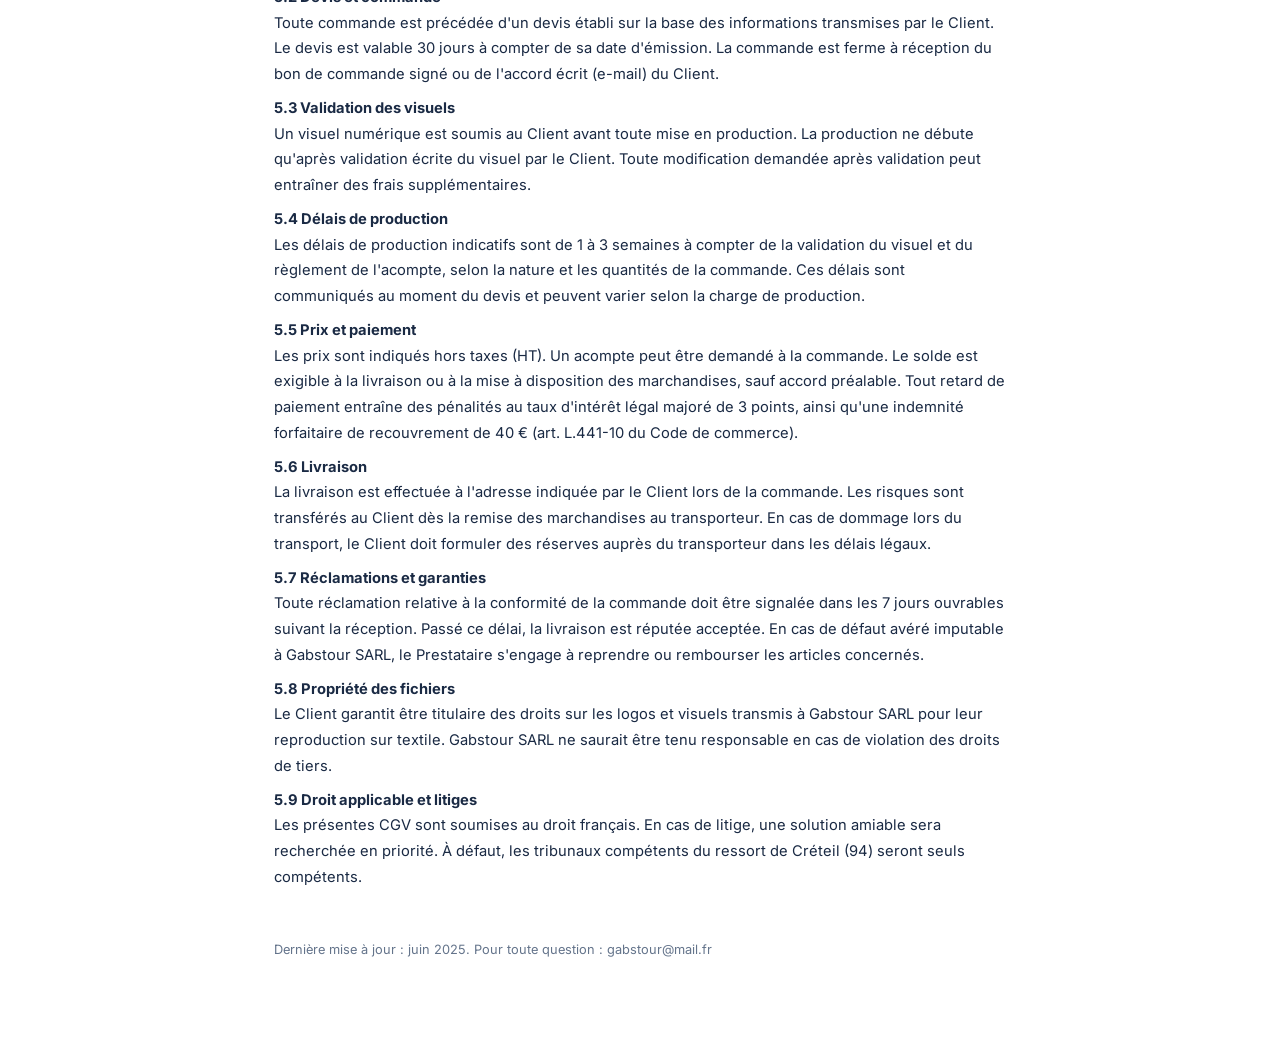
==== commit b76a2a2a: "Renseigne le numéro de téléphone réel : 06 27 50 43 10 Co-Authored-By: Claude Sonnet 4.6 <noreply@an" ====
--- a/mentions-legales.html
+++ b/mentions-legales.html
@@ -45,7 +45,7 @@
       <p><strong>Forme juridique :</strong> Société à responsabilité limitée (SARL)</p>
       <p><strong>Siège social :</strong> Villeneuve-le-Roi, Val-de-Marne (94), France</p>
       <p><strong>Adresse e-mail :</strong> <a href="mailto:gabstour@mail.fr">gabstour@mail.fr</a></p>
-      <p><strong>Téléphone :</strong> <a href="tel:+33XXXXXXXXX">+33 X XX XX XX XX</a></p>
+      <p><strong>Téléphone :</strong> <a href="tel:+33627504310">06 27 50 43 10</a></p>
       <p><strong>Année de création :</strong> 2010</p>
     </div>
 
